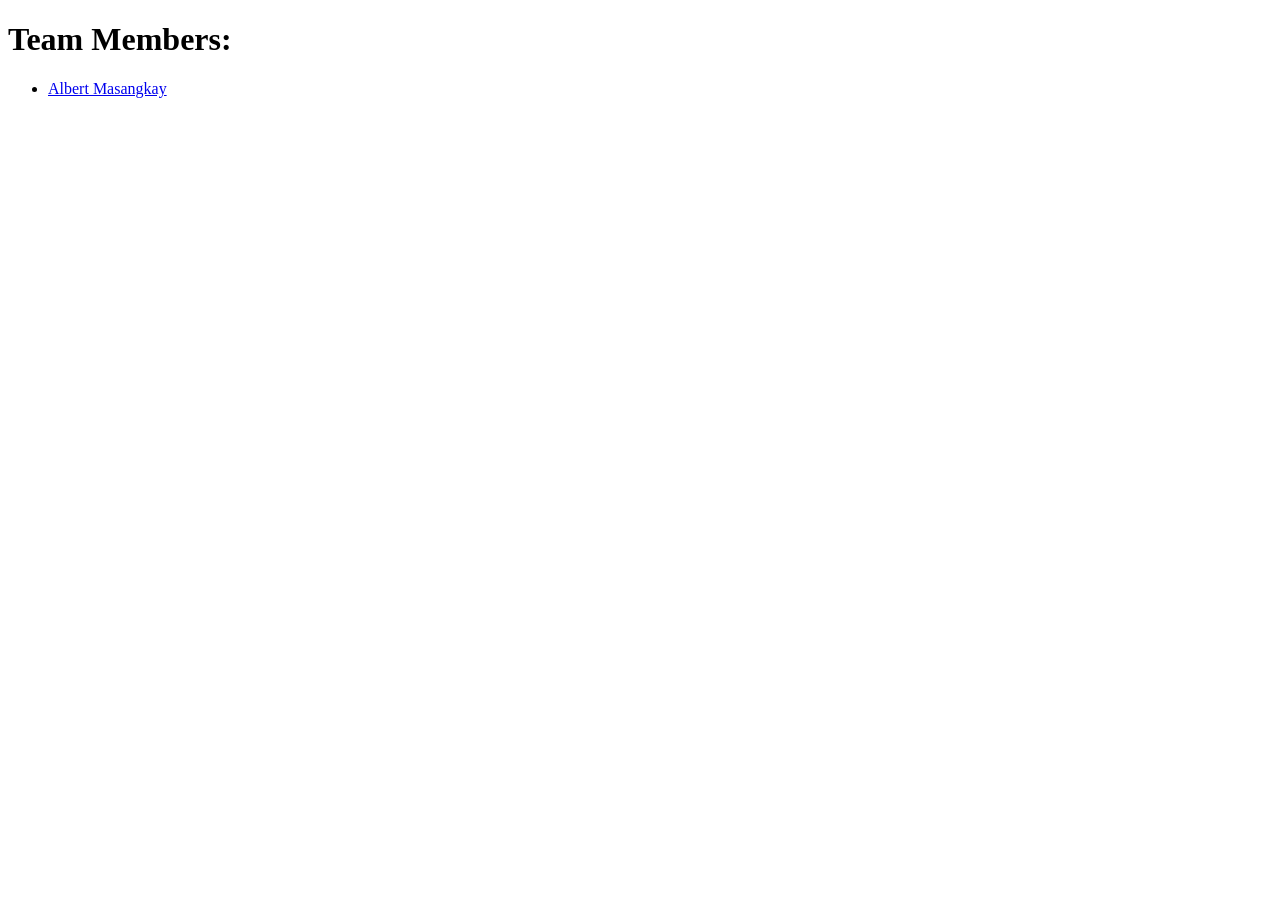
==== index.html @ 660a713b "Adding Albert Masangkay Portfolio" ====
<!DOCTYPE html>
<html lang="en">
<head>
    <meta charset="UTF-8">
    <meta name="viewport" content="width=device-width, initial-scale=1.0">
    <title>Team HTML Portfolios - EA1 Part 2</title>
</head>
<body>
    <h1>Team Members:</h1>
    <ul>
        <li><a href="Masangkay-Albert/index.html">Albert Masangkay</a></li>
        
    </ul>
</body>
</html>
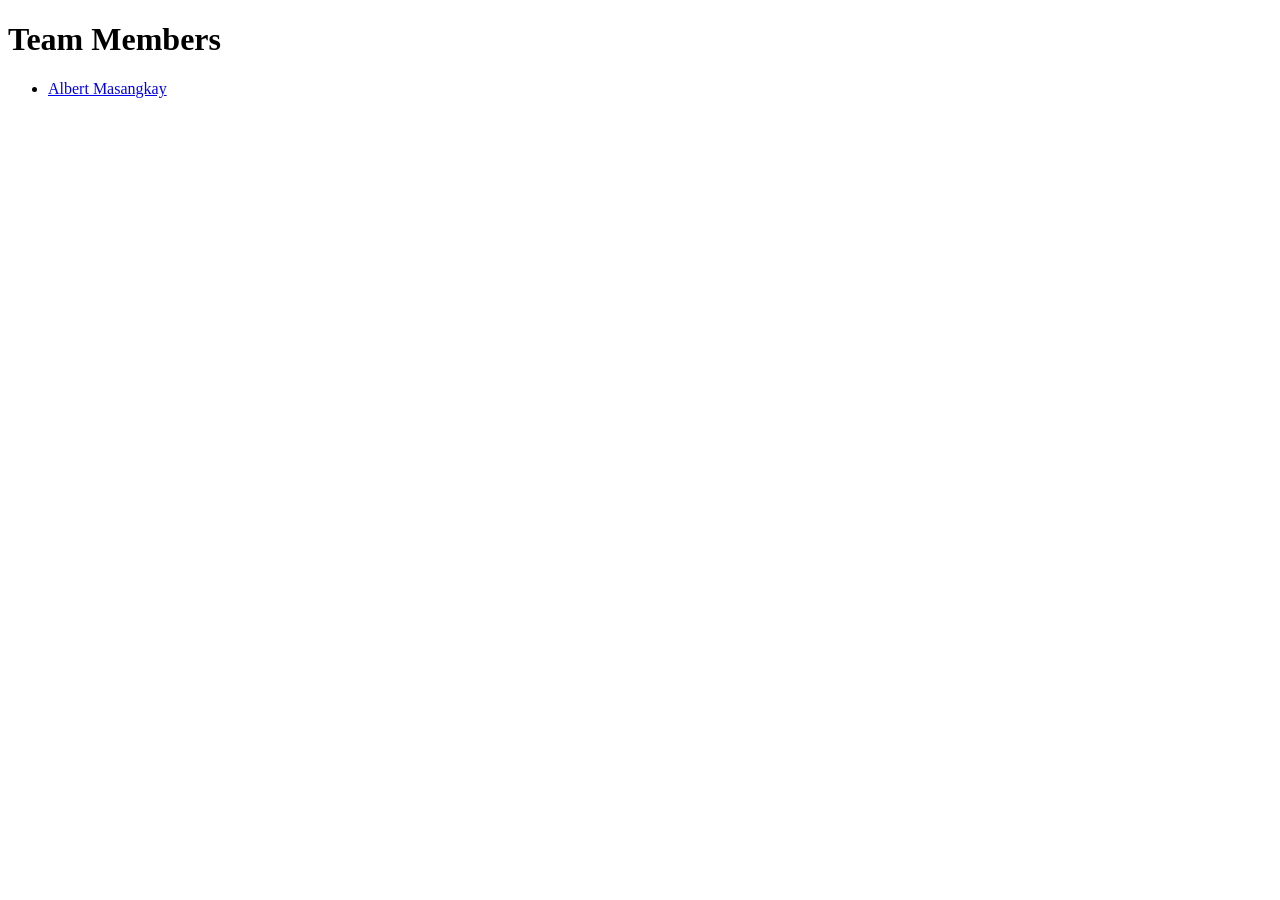
==== commit 0b8567a6: "Add Masangkay Portfolio" ====
--- a/index.html
+++ b/index.html
@@ -1,15 +1,12 @@
 <!DOCTYPE html>
-<html lang="en">
+<html>
 <head>
-    <meta charset="UTF-8">
-    <meta name="viewport" content="width=device-width, initial-scale=1.0">
-    <title>Team HTML Portfolios - EA1 Part 2</title>
+    <title>Team HTML - EA1 Part 2</title>
 </head>
 <body>
-    <h1>Team Members:</h1>
+    <h1>Team Members</h1>
     <ul>
         <li><a href="Masangkay-Albert/index.html">Albert Masangkay</a></li>
-        
     </ul>
 </body>
 </html>
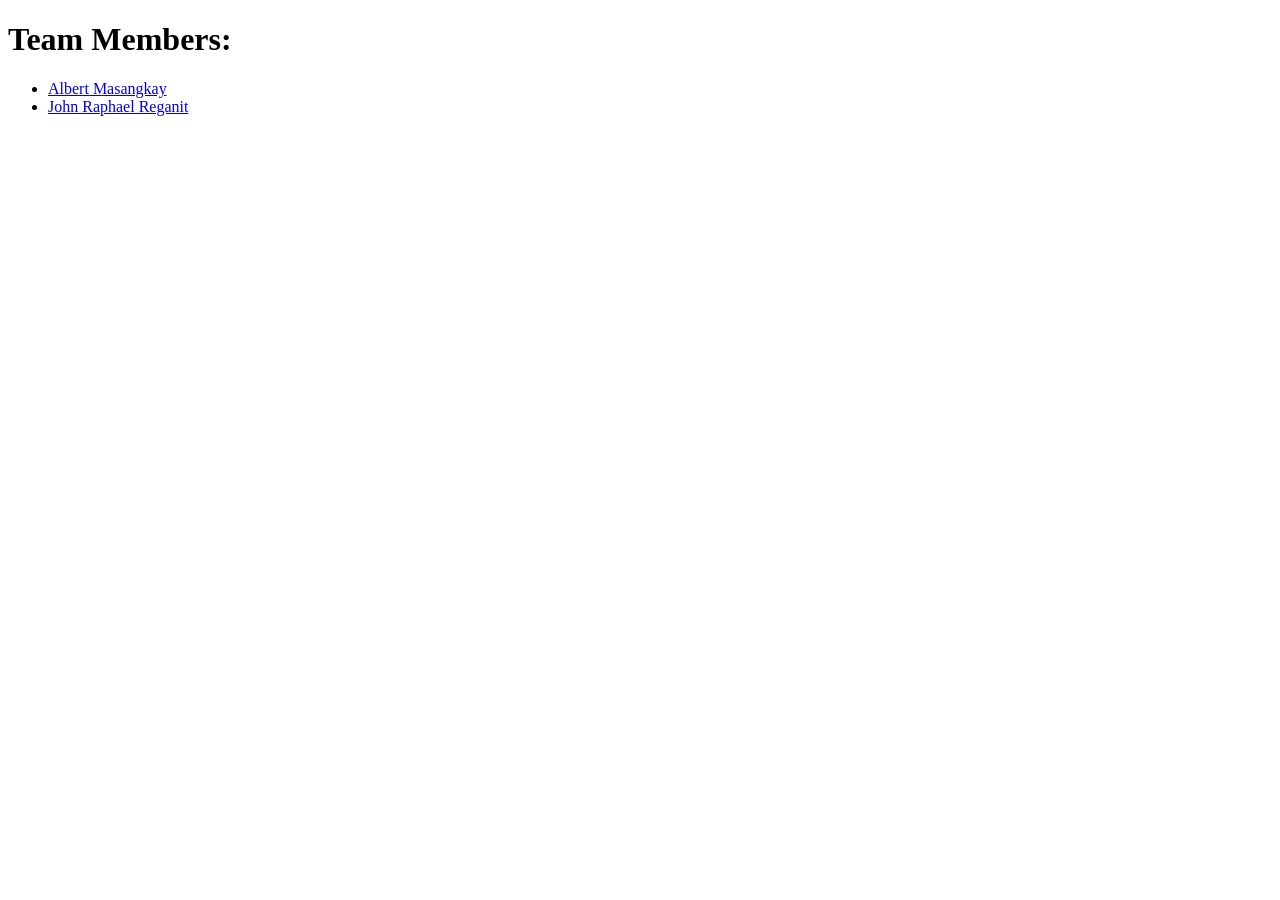
==== commit 6587177e: "add link main index file" ====
--- a/index.html
+++ b/index.html
@@ -1,12 +1,15 @@
 <!DOCTYPE html>
-<html>
+<html lang="en">
 <head>
-    <title>Team HTML - EA1 Part 2</title>
+    <meta charset="UTF-8">
+    <meta name="viewport" content="width=device-width, initial-scale=1.0">
+    <title>Team HTML Portfolios - EA1 Part 2</title>
 </head>
 <body>
-    <h1>Team Members</h1>
+    <h1>Team Members:</h1>
     <ul>
         <li><a href="Masangkay-Albert/index.html">Albert Masangkay</a></li>
+        <li><a href="Reganit-JohnRaphael/Portfolio.html">John Raphael Reganit</a></li>
     </ul>
 </body>
 </html>
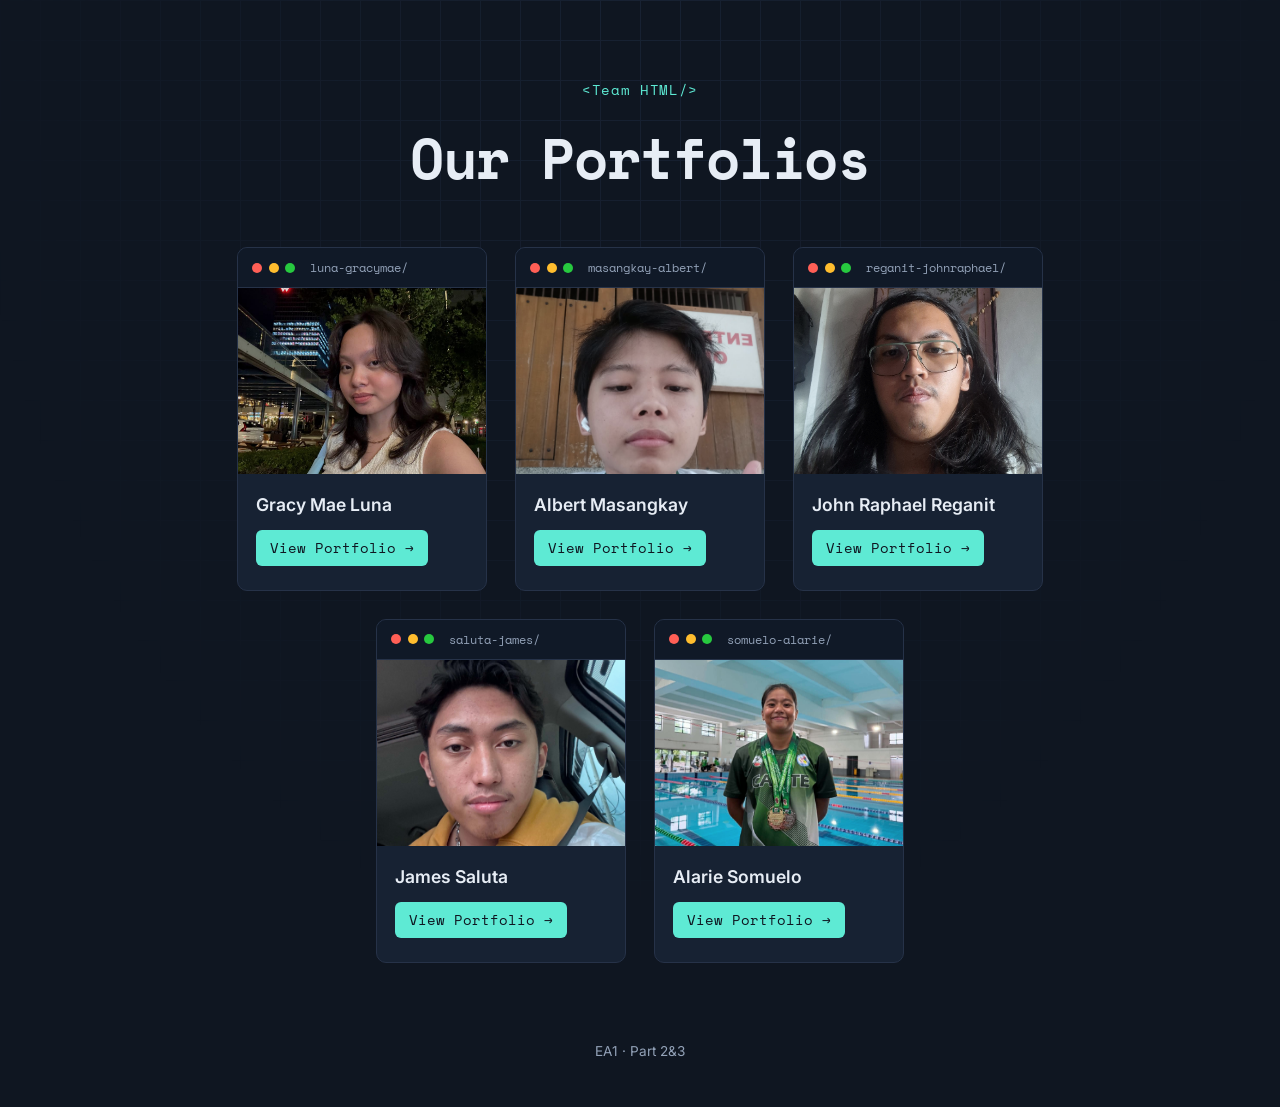
==== commit 8b739290: "Merge pull request #27 from Masangkay-Albert/albert-testimonials-comments Updated Albert Portfolio a" ====
--- a/index.html
+++ b/index.html
@@ -3,13 +3,108 @@
 <head>
     <meta charset="UTF-8">
     <meta name="viewport" content="width=device-width, initial-scale=1.0">
-    <title>Team HTML Portfolios - EA1 Part 2</title>
+    <title>Team HTML Portfolios — EA1 Part 2</title>
+    <link rel="preconnect" href="https://fonts.googleapis.com">
+    <link rel="preconnect" href="https://fonts.gstatic.com" crossorigin>
+    <link href="https://fonts.googleapis.com/css2?family=Space+Mono:wght@400;700&family=Inter:wght@400;500;600&display=swap" rel="stylesheet">
+    <link rel="stylesheet" href="portfolios.css">
 </head>
 <body>
-    <h1>Team Members:</h1>
-    <ul>
-        <li><a href="Masangkay-Albert/index.html">Albert Masangkay</a></li>
-        <li><a href="Reganit-JohnRaphael/Portfolio.html">John Raphael Reganit</a></li>
-    </ul>
+
+    <div class="bg-grid"></div>
+
+    <header class="site-header">
+        <p class="eyebrow">&lt;Team HTML/&gt;</p>
+        <h1>Our Portfolios</h1>
+    </header>
+
+    <main class="team-grid">
+
+        <article class="card">
+            <div class="card-bar">
+                <span class="dot dot-red"></span>
+                <span class="dot dot-yellow"></span>
+                <span class="dot dot-green"></span>
+                <span class="card-path">luna-gracymae/</span>
+            </div>
+            <div class="card-photo">
+                <img src="Luna-GracyMae/images/me.jfif" alt="Gracy Mae Luna">
+            </div>
+            <div class="card-body">
+                <h2>Gracy Mae Luna</h2>
+                <a class="view-btn" href="Luna-GracyMae/Portfolio.html">View Portfolio →</a>
+            </div>
+        </article>
+
+        <article class="card">
+            <div class="card-bar">
+                <span class="dot dot-red"></span>
+                <span class="dot dot-yellow"></span>
+                <span class="dot dot-green"></span>
+                <span class="card-path">masangkay-albert/</span>
+            </div>
+            <div class="card-photo">
+                <img src="Masangkay-Albert/assets/me.jpg" alt="Albert Masangkay">
+            </div>
+            <div class="card-body">
+                <h2>Albert Masangkay</h2>
+                <a class="view-btn" href="Masangkay-Albert/index.html">View Portfolio →</a>
+            </div>
+        </article>
+
+        <article class="card">
+            <div class="card-bar">
+                <span class="dot dot-red"></span>
+                <span class="dot dot-yellow"></span>
+                <span class="dot dot-green"></span>
+                <span class="card-path">reganit-johnraphael/</span>
+            </div>
+            <div class="card-photo">
+                <img src="Reganit-JohnRaphael/assets/me.png" alt="John Raphael Reganit">
+            </div>
+            <div class="card-body">
+                <h2>John Raphael Reganit</h2>
+                <a class="view-btn" href="Reganit-JohnRaphael/Portfolio.html">View Portfolio →</a>
+            </div>
+        </article>
+
+        <article class="card">
+            <div class="card-bar">
+                <span class="dot dot-red"></span>
+                <span class="dot dot-yellow"></span>
+                <span class="dot dot-green"></span>
+                <span class="card-path">saluta-james/</span>
+            </div>
+            <div class="card-photo">
+                <img src="Saluta-James/images/me_james.jpg" alt="James Saluta">
+            </div>
+            <div class="card-body">
+                <h2>James Saluta</h2>
+                <a class="view-btn" href="Saluta-James/index.html">View Portfolio →</a>
+            </div>
+        </article>
+
+        <article class="card">
+            <div class="card-bar">
+                <span class="dot dot-red"></span>
+                <span class="dot dot-yellow"></span>
+                <span class="dot dot-green"></span>
+                <span class="card-path">somuelo-alarie/</span>
+            </div>
+            <div class="card-photo">
+                <img src="Somuelo-Alarie/picture.jpg" alt="Alarie Somuelo">
+            </div>
+            <div class="card-body">
+                <h2>Alarie Somuelo</h2>
+                <a class="view-btn" href="Somuelo-Alarie/index.html">View Portfolio →</a>
+            </div>
+        </article>
+
+    </main>
+
+    <footer class="site-footer">
+        <p>EA1 &middot; Part 2&3 </p>
+    </footer>
+
 </body>
 </html>
--- a/portfolios.css
+++ b/portfolios.css
@@ -0,0 +1,194 @@
+:root {
+    --bg: #0f1621;
+    --bg-grid-line: #182233;
+    --card-bg: #172233;
+    --card-bar: #101927;
+    --border: #263248;
+    --text: #e7edf5;
+    --text-dim: #93a2b8;
+    --accent: #5eead4;
+    --accent-warm: #ffb86b;
+    --dot-red: #ff5f56;
+    --dot-yellow: #ffbd2e;
+    --dot-green: #27c93f;
+    --font-display: 'Space Mono', monospace;
+    --font-body: 'Inter', sans-serif;
+}
+
+* {
+    margin: 0;
+    padding: 0;
+    box-sizing: border-box;
+}
+
+body {
+    background: var(--bg);
+    color: var(--text);
+    font-family: var(--font-body);
+    min-height: 100vh;
+    position: relative;
+    overflow-x: hidden;
+}
+
+.bg-grid {
+    position: fixed;
+    inset: 0;
+    background-image:
+        linear-gradient(var(--bg-grid-line) 1px, transparent 1px),
+        linear-gradient(90deg, var(--bg-grid-line) 1px, transparent 1px);
+    background-size: 40px 40px;
+    mask-image: radial-gradient(ellipse at top, black 0%, transparent 75%);
+    z-index: 0;
+    pointer-events: none;
+}
+
+.site-header {
+    position: relative;
+    z-index: 1;
+    text-align: center;
+    padding: 5rem 1.5rem 3rem;
+}
+
+.eyebrow {
+    font-family: var(--font-display);
+    color: var(--accent);
+    font-size: 0.85rem;
+    letter-spacing: 0.05em;
+    margin-bottom: 1rem;
+}
+
+.site-header h1 {
+    font-family: var(--font-display);
+    font-size: clamp(2.2rem, 6vw, 3.5rem);
+    font-weight: 700;
+    letter-spacing: -0.02em;
+}
+
+.subtitle {
+    color: var(--text-dim);
+    margin-top: 0.75rem;
+    font-size: 1.05rem;
+}
+
+.team-grid {
+    position: relative;
+    z-index: 1;
+    max-width: 1100px;
+    margin: 0 auto;
+    padding: 0 1.5rem 5rem;
+    display: flex;
+    flex-wrap: wrap;
+    justify-content: center;
+    gap: 1.75rem;
+}
+
+.card {
+    background: var(--card-bg);
+    border: 1px solid var(--border);
+    border-radius: 10px;
+    overflow: hidden;
+    transition: transform 0.25s ease, border-color 0.25s ease, box-shadow 0.25s ease;
+    width: 250px;
+    flex: 0 1 250px;
+}
+
+.card:hover {
+    transform: translateY(-6px);
+    border-color: var(--accent);
+    box-shadow: 0 20px 40px -20px rgba(94, 234, 212, 0.25);
+}
+
+.card-bar {
+    background: var(--card-bar);
+    display: flex;
+    align-items: center;
+    gap: 0.4rem;
+    padding: 0.7rem 0.9rem;
+    border-bottom: 1px solid var(--border);
+}
+
+.dot {
+    width: 10px;
+    height: 10px;
+    border-radius: 50%;
+    display: inline-block;
+}
+
+.dot-red { background: var(--dot-red); }
+.dot-yellow { background: var(--dot-yellow); }
+.dot-green { background: var(--dot-green); }
+
+.card-path {
+    font-family: var(--font-display);
+    font-size: 0.75rem;
+    color: var(--text-dim);
+    margin-left: 0.5rem;
+    overflow: hidden;
+    text-overflow: ellipsis;
+    white-space: nowrap;
+}
+
+.card-photo {
+    width: 100%;
+    aspect-ratio: 4 / 3;
+    background: #0c1420;
+    overflow: hidden;
+}
+
+.card-photo img {
+    width: 100%;
+    height: 100%;
+    object-fit: cover;
+    display: block;
+    filter: grayscale(15%);
+    transition: filter 0.25s ease, transform 0.4s ease;
+}
+
+.card:hover .card-photo img {
+    filter: grayscale(0%);
+    transform: scale(1.04);
+}
+
+.card-body {
+    padding: 1.25rem 1.1rem 1.5rem;
+    display: flex;
+    flex-direction: column;
+    gap: 0.9rem;
+}
+
+.card-body h2 {
+    font-size: 1.1rem;
+    font-weight: 600;
+}
+
+.view-btn {
+    align-self: flex-start;
+    font-family: var(--font-display);
+    font-size: 0.85rem;
+    color: var(--bg);
+    background: var(--accent);
+    text-decoration: none;
+    padding: 0.5rem 0.9rem;
+    border-radius: 6px;
+    transition: background 0.2s ease, transform 0.2s ease;
+}
+
+.view-btn:hover {
+    background: var(--accent-warm);
+    transform: translateX(2px);
+}
+
+.site-footer {
+    position: relative;
+    z-index: 1;
+    text-align: center;
+    color: var(--text-dim);
+    font-size: 0.85rem;
+    padding: 0 1.5rem 3rem;
+}
+
+@media (max-width: 480px) {
+    .site-header {
+        padding: 3.5rem 1.25rem 2.5rem;
+    }
+}
